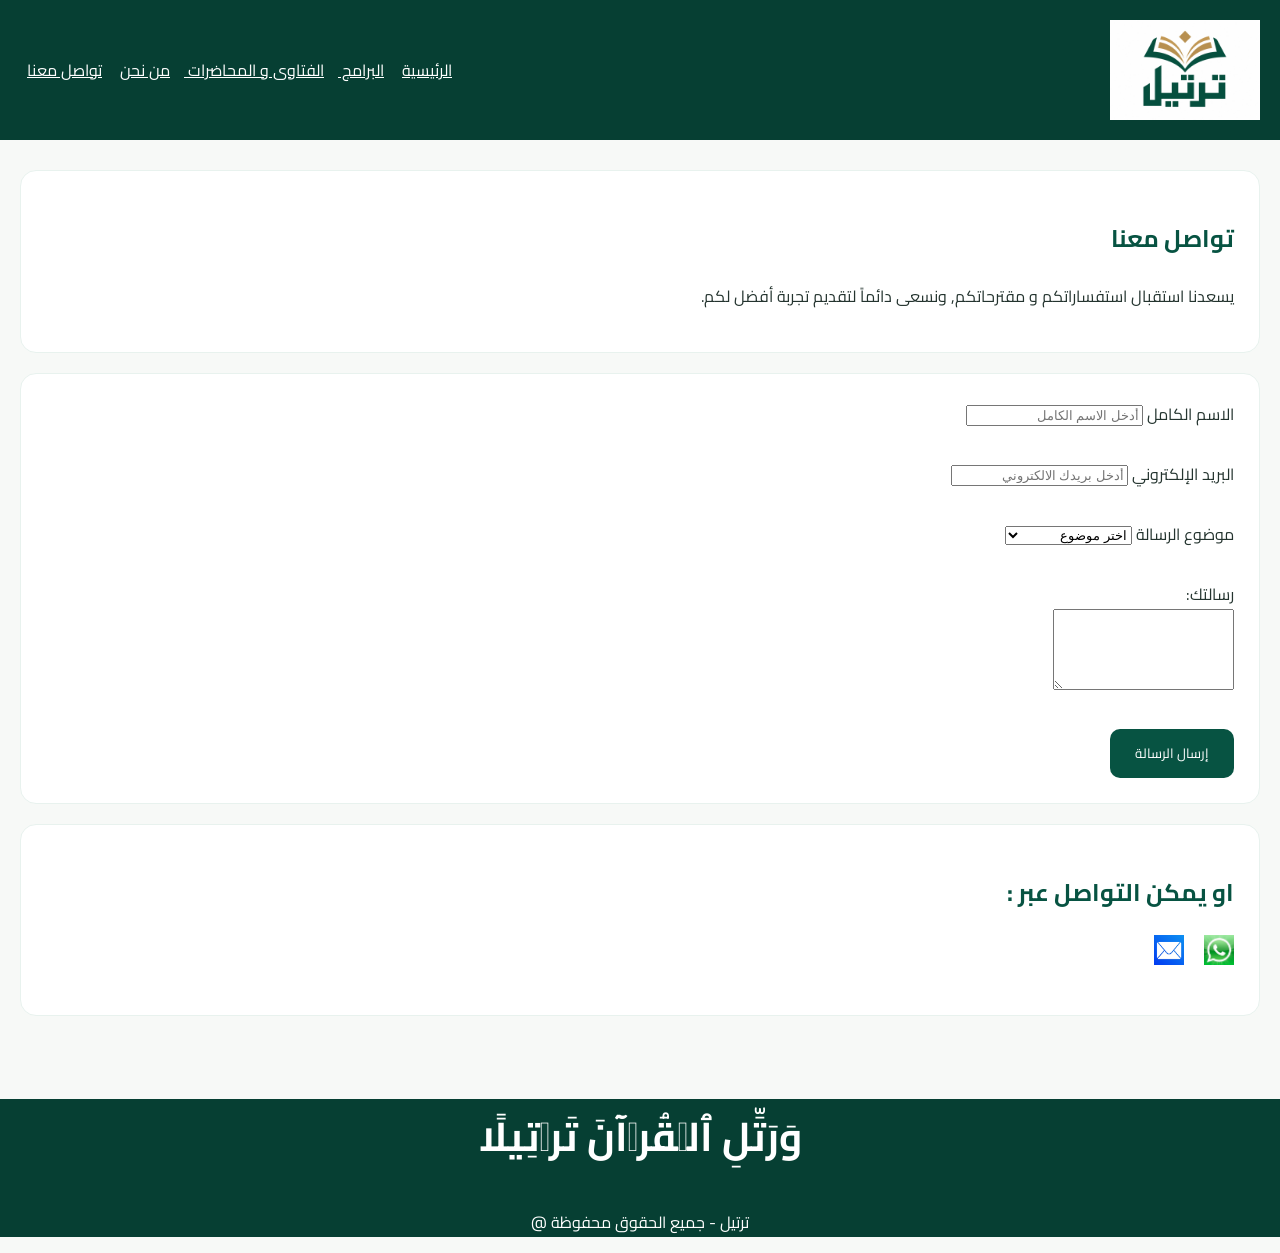
==== contact-us.html @ 3f18db16 "Add files via upload" ====
<!DOCTYPE html>
<html lang="ar" dir="rtl">
    
<head>
    <meta charset="UTF-8">
    <meta name="viewport" content="width=device-width, initial-scale=1.0">
    <title>Contact Us - Tarteel</title>

    <link rel="preconnect" href="https://fonts.googleapis.com">
    <link rel="preconnect" href="https://fonts.gstatic.com" crossorigin>
    <link href="https://fonts.googleapis.com/css2?family=Cairo:wght@400;500;600;700;800&display=swap"rel="stylesheet">
    <link rel="stylesheet" href="style.css">

</head>
<body>
    <header>
        <img class="logo" src="Tarteel-logo.jpg" alt="Tarteel-logo" >
        <nav >
    
            <a href="">الرئيسية</a>
            <a href="">البرامج </a>
            <a href="">الفتاوى و المحاضرات </a>
            <a href="about-us.html">من نحن</a>
            <a href="contact-us.html">تواصل معنا</a>

        </nav>
    </header>
<!-- --------------------------------------------------------------------------------    header end -->
<!-- --------------------------------------------------------------------------------    main Start -->
 <main>
     <!-- sec 1 -->
     <section>
        <h2>تواصل معنا</h2>
        <p>يسعدنا استقبال استفساراتكم و مقترحاتكم, ونسعى دائماً لتقديم تجربة أفضل لكم.</p>

    </section>


     <!-- sec 2 -->
     <section>
        <form>

            <label for="name" >الاسم الكامل</label>
                <input type="text"
                name="name"
                 id="name"
                 placeholder="أدخل الاسم الكامل">


            <br><br>

            

             <label for="email">البريد الإلكتروني</label>
                <input type="email"
                 name="email"
                 id="email"
                 placeholder="أدخل بريدك الالكتروني">


            <br><br>


            <label for="subject">موضوع الرسالة</label>
            <select name="subject" id="subject">
                <option value="" selected disabled hidden>اختر موضوع</option>
                <option value="program">استفسر عن برنامج</option>
                <option value="suggestion">اقتراح </option>
                <option value="technical">مشكلة تقنية </option>
                <option value="other">أخرى </option>


            </select>

            <br><br>

            <label for="message">رسالتك:</label>
            <br>
                <textarea name="message" id="message" rows="5"></textarea>

            <br><br>
            <button class="button" type="submit">إرسال الرسالة</button>
        </form>

    </section>


     <!-- sec 3 -->
     <section>
        <h2>او يمكن التواصل عبر : </h2>
        

        <p class="contact-W-E">
            
            <a href="tel:+96879233910"><img src="whatsapp-image.png" alt="+96879233910" width="30in" height="30in"></a>
            <a href="mailto: s140498@student.squ.edu.om"><img src="email-image.png" alt="s140498@student.squ.edu.om" width="30in" height="30in"></a>
            
       
        </p>



    </section>


    

 </main>




 <!-- ---------------------------------------------------------------------------- footer -->

<footer>
<h2 class="aya">وَرَتِّلِ ٱلۡقُرۡآنَ تَرۡتِیلًا</h2>

<p>ترتيل - جميع الحقوق محفوظة @</p>

</footer>





    
</body>



</html>
---- style.css ----
body{
    background-color: #F7F9F7;
    color: #24342F;
    margin: 0;
    direction: rtl;
    font-family: 'cairo',sans-serif;
    
}

/* ------------------------------------------header style---------------------------------------------- */
header{
    background-color: #063f33;
    padding: 20px 20px; 
    display: flex;
    align-items: center;
    justify-content: space-between;
    /* max-width: 1140px; */
    }

.logo{
    width: 150px;
    height: auto;
}

nav a{
    color: white;
    margin-bottom: 20px;
    padding: 7px;
}

nav a:hover{
    color: #BF984C;
}




/* ------------------------------------------main style---------------------------------------------- */

main{
    /* max-width: 1140px; */
    margin:0 auto;
    padding: 30px 20px;
}




h1,h2{
    color: #075342;
}


section{
    background-color: white;
    border: 1px, solid #E8F2EE;
    border-radius: 16px;
    padding: 25px;
    margin-bottom: 20px;
}


button{
    background-color: #075342;
    color: white;
    border: none;
    border-radius: 10px;
    padding: 12px 25px;
    font-family: 'cairo', sans-serif;
    cursor: pointer;
}

.button:hover{
    color: #BF984C;
   
}


.contact-W-E{
    display: flex;
    justify-content: right;
    gap: 20px;
}





/* ----------------------------------------footer style----------------------------------------------- */

footer{
    background-color:#063f33 ;
    color: white;
    margin: 0 auto;
    text-align: center;
  
    
}
.aya{
    color: white;
    font-size: 40px;
    
    

}
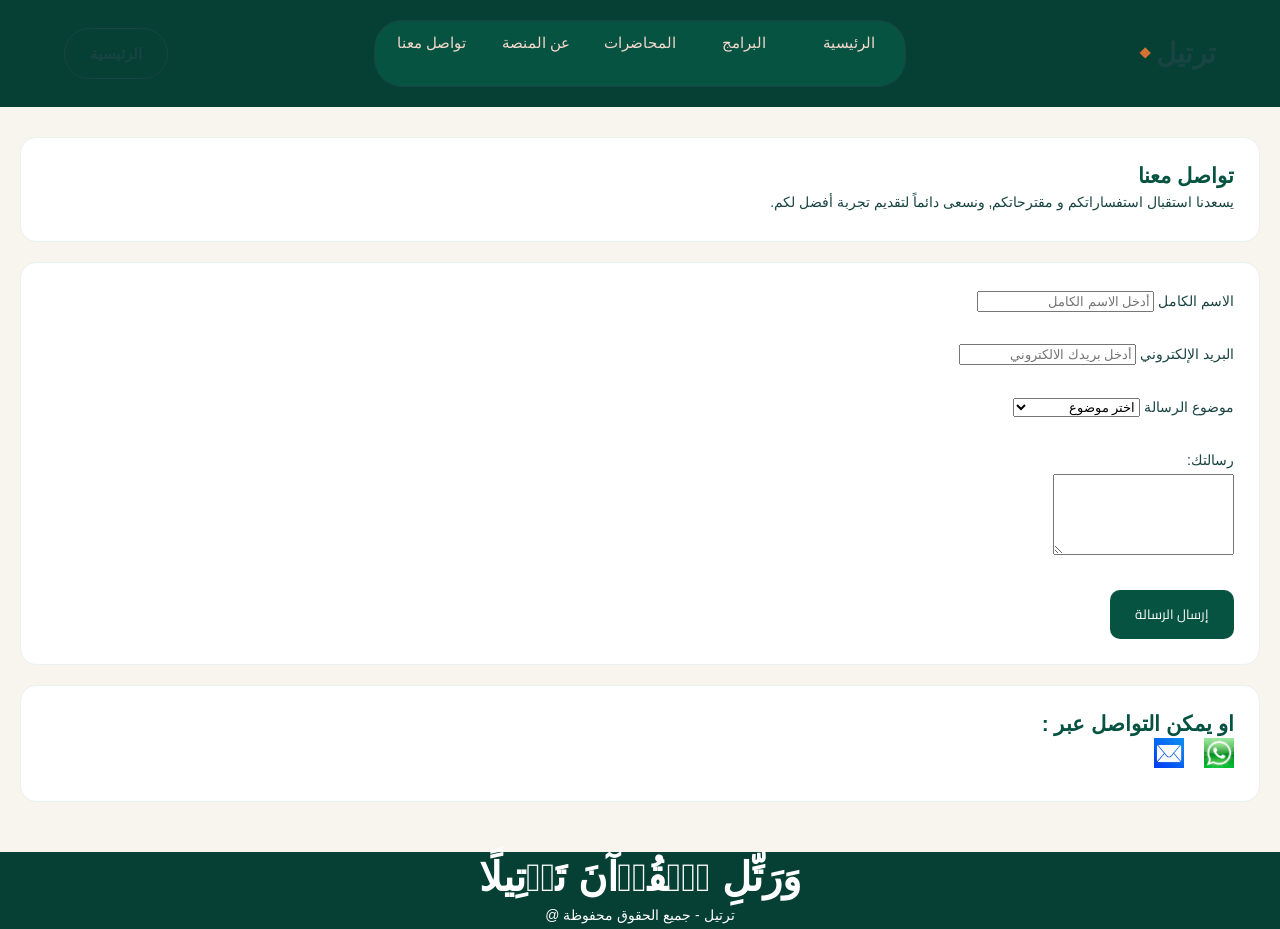
==== commit 57da946d: "Add files via upload" ====
--- a/contact-us.html
+++ b/contact-us.html
@@ -10,21 +10,26 @@
     <link rel="preconnect" href="https://fonts.gstatic.com" crossorigin>
     <link href="https://fonts.googleapis.com/css2?family=Cairo:wght@400;500;600;700;800&display=swap"rel="stylesheet">
     <link rel="stylesheet" href="style.css">
+    <link rel="stylesheet" href="indexxx.css">
 
 </head>
 <body>
-    <header>
-        <img class="logo" src="Tarteel-logo.jpg" alt="Tarteel-logo" >
-        <nav >
-    
-            <a href="">الرئيسية</a>
-            <a href="">البرامج </a>
-            <a href="">الفتاوى و المحاضرات </a>
-            <a href="about-us.html">من نحن</a>
+    <div class="intro" aria-hidden="true"><span></span></div>
+
+    <header class="topbar">
+        <a href="#" class="logo up" style="--i:0">ترتيل <i></i></a>
+
+        <nav class="up" style="--i:1">
+            <a href="indexxx.html">الرئيسية</a>
+            <a href="programs.html">البرامج</a>
+            <a href="lectures.html">المحاضرات</a>
+            <a href="about-us.html">عن المنصة</a>
             <a href="contact-us.html">تواصل معنا</a>
+        </nav>
 
-        </nav>
+        <a href="indexxx.html" class="btn btn-outline up" style="--i:2">الرئيسية</a>
     </header>
+
 <!-- --------------------------------------------------------------------------------    header end -->
 <!-- --------------------------------------------------------------------------------    main Start -->
  <main>
--- a/indexxx.css
+++ b/indexxx.css
@@ -0,0 +1,551 @@
+:root {
+    --primary: #075342;
+    --accent: #D47233;
+    --soft: #F3D9CC;
+    --dark: #184443;
+    --bg: #F8F5EF;
+    --ease: cubic-bezier(.2, .7, .2, 1);
+}
+
+* {
+    box-sizing: border-box;
+    margin: 0;
+}
+
+/* Everything is in rem, so the whole page scales with the screen width */
+html {
+    scroll-behavior: smooth;
+    font-size: clamp(14px, 1.05vw, 26px);
+}
+
+body {
+    font-family: "Tajawal", sans-serif;
+    background: var(--bg);
+    color: var(--dark);
+    line-height: 1.9;
+    overflow-x: hidden;
+}
+
+h1,
+h2,
+h3 {
+    line-height: 1.25;
+}
+
+/* ---------- Intro 0 → 100 ---------- */
+@property --n {
+    syntax: "<integer>";
+    inherits: false;
+    initial-value: 0;
+}
+
+.intro {
+    position: fixed;
+    inset: 0;
+    z-index: 100;
+    display: grid;
+    place-items: center;
+    background: var(--primary);
+    color: var(--bg);
+    pointer-events: none;
+    animation: slide-up .7s 1s cubic-bezier(.7, 0, .2, 1) forwards;
+}
+
+.intro span {
+    font-size: 5rem;
+    font-weight: 800;
+    counter-reset: n var(--n);
+    animation: count 1s linear forwards;
+}
+
+.intro span::after {
+    content: counter(n);
+}
+
+@keyframes count {
+    to {
+        --n: 100;
+    }
+}
+
+@keyframes slide-up {
+    to {
+        transform: translateY(-100%);
+        visibility: hidden;
+    }
+}
+
+/* ---------- Every text block moves up when the page opens ---------- */
+.up {
+    animation: up .9s var(--ease) backwards;
+    animation-delay: calc(1.3s + var(--i, 0) * .1s);
+}
+
+@keyframes up {
+    from {
+        opacity: 0;
+        translate: 0 2.5rem;
+    }
+}
+
+.line {
+    display: block;
+    overflow: hidden;
+    padding-block: .08em;
+}
+
+.line>span {
+    display: block;
+    transform: translateY(115%);
+    animation: line-up .9s var(--ease) forwards;
+    animation-delay: calc(1.3s + var(--i) * .1s);
+}
+
+@keyframes line-up {
+    to {
+        transform: none;
+    }
+}
+
+/* ---------- Top bar ---------- */
+.topbar {
+    display: grid;
+    grid-template-columns: 1fr auto 1fr;
+    align-items: center;
+    padding: 1.4rem 5vw;
+}
+
+.logo {
+    justify-self: start;
+    display: flex;
+    align-items: center;
+    gap: .5rem;
+    font-size: 2rem;
+    font-weight: 800;
+    color: var(--dark);
+    text-decoration: none;
+}
+
+.logo i {
+    width: .6rem;
+    height: .6rem;
+    background: var(--accent);
+    transform: rotate(45deg);
+}
+
+.topbar .btn {
+    justify-self: end;
+}
+
+/* ---------- Pill nav ---------- */
+nav {
+    position: relative;
+    isolation: isolate;
+    display: flex;
+    width: min(38rem, 90vw);
+    padding: .3rem;
+    background: var(--primary);
+    border: 1px solid var(--dark);
+    border-radius: 2rem;
+}
+
+nav a {
+    flex: 1;
+    padding: .5rem 0;
+    text-align: center;
+    text-decoration: none;
+    font-size: 1.05rem;
+    font-weight: 500;
+    color: var(--soft);
+    line-height: 1.6;
+    transition: color .3s ease;
+}
+
+nav a:hover {
+    color: var(--dark);
+    anchor-name: --pill;
+}
+
+nav::before {
+    content: "";
+    position: absolute;
+    z-index: -1;
+    position-anchor: --pill;
+    inset: anchor(top) anchor(right) anchor(bottom) anchor(left);
+    background: var(--bg);
+    border: 1px solid var(--accent);
+    border-radius: 2rem;
+    opacity: 0;
+    transition: inset .4s, opacity .3s;
+}
+
+nav:has(a:hover)::before {
+    opacity: 1;
+}
+
+@supports not (anchor-name: --x) {
+    nav a:hover {
+        background: var(--bg);
+        border-radius: 2rem;
+    }
+}
+
+/* ---------- Interactive buttons ---------- */
+.btn {
+    display: inline-flex;
+    align-items: center;
+    gap: .8rem;
+    padding: .7rem 1.8rem;
+    border-radius: 999px;
+    font-weight: 700;
+    font-size: 1.1rem;
+    text-decoration: none;
+    background-repeat: no-repeat;
+    background-position: bottom;
+    background-size: 100% 0;
+    /* fill sweeps up on hover */
+    transition: background-size .5s var(--ease), color .4s, transform .4s var(--ease), box-shadow .4s;
+}
+
+.btn:hover {
+    background-size: 100% 100%;
+    transform: translateY(-.25rem);
+}
+
+.btn:active {
+    transform: translateY(0) scale(.96);
+}
+
+.btn:focus-visible,
+.link:focus-visible {
+    outline: 3px solid var(--accent);
+    outline-offset: 4px;
+}
+
+.btn-outline {
+    border: 1px solid var(--dark);
+    color: var(--dark);
+    background-image: linear-gradient(var(--dark), var(--dark));
+}
+
+.btn-outline:hover {
+    color: var(--bg);
+}
+
+.btn-primary {
+    padding: .9rem 1.4rem .9rem 1.4rem;
+    background-color: var(--primary);
+    color: var(--bg);
+    background-image: linear-gradient(var(--accent), var(--accent));
+    box-shadow: 0 .6rem 1.4rem rgba(7, 83, 66, 0);
+}
+
+.btn-primary:hover {
+    box-shadow: 0 .8rem 1.6rem rgba(7, 83, 66, .3);
+}
+
+.arrow {
+    display: grid;
+    place-items: center;
+    width: 2rem;
+    height: 2rem;
+    border-radius: 50%;
+    background: var(--accent);
+    color: var(--bg);
+    font-size: 1.1rem;
+    line-height: 1;
+    transition: transform .4s var(--ease), background .4s, color .4s;
+}
+
+.btn-primary:hover .arrow {
+    transform: translateX(-.4rem) rotate(-360deg);
+    background: var(--bg);
+    color: var(--accent);
+}
+
+.link {
+    color: var(--dark);
+    font-weight: 500;
+    font-size: 1.1rem;
+    text-decoration: none;
+    background: linear-gradient(var(--accent), var(--accent)) no-repeat right bottom / 100% 2px;
+    padding-bottom: .15rem;
+    transition: background-size .4s var(--ease), color .3s;
+}
+
+.link:hover {
+    background-size: 100% 100%;
+    color: var(--bg);
+}
+
+/* ---------- Hero ---------- */
+.hero {
+    display: grid;
+    grid-template-columns: 1.2fr .8fr;
+    align-items: center;
+    gap: 3vw;
+    padding: 1rem 5vw 5rem;
+    min-height: calc(100svh - 6rem);
+}
+
+.eyebrow {
+    display: inline-flex;
+    align-items: center;
+    gap: .6rem;
+    font-size: 1.05rem;
+    color: var(--primary);
+    margin-bottom: 1rem;
+}
+
+.eyebrow i {
+    width: .5rem;
+    height: .5rem;
+    border-radius: 50%;
+    background: var(--accent);
+}
+
+h1 {
+    font-size: clamp(2.8rem, 6.2vw, 10rem);
+    font-weight: 800;
+    color: var(--primary);
+}
+
+.lead {
+    max-width: 38rem;
+    margin-top: 1.4rem;
+    font-size: 1.3rem;
+    opacity: .85;
+}
+
+.actions {
+    display: flex;
+    align-items: center;
+    flex-wrap: wrap;
+    gap: 2rem;
+    margin-top: 2rem;
+}
+
+/* ---------- Arch illustration ---------- */
+.art {
+    position: relative;
+    width: min(34vw, 58vh);
+    aspect-ratio: 4 / 5;
+    justify-self: center;
+}
+
+.arch-back,
+.arch {
+    position: absolute;
+    border-radius: 999px 999px 0 0;
+}
+
+.arch-back {
+    inset: 0;
+    background: var(--soft);
+}
+
+.arch {
+    inset: 12% 14% 0;
+    background: var(--dark);
+    overflow: hidden;
+}
+
+.sun {
+    position: absolute;
+    top: 16%;
+    left: 50%;
+    width: 46%;
+    aspect-ratio: 1;
+    border-radius: 50%;
+    transform: translateX(-50%);
+    background: var(--accent);
+}
+
+.book {
+    position: absolute;
+    bottom: 12%;
+    left: 50%;
+    width: 60%;
+    height: 18%;
+    transform: translateX(-50%);
+}
+
+.book::before,
+.book::after {
+    content: "";
+    position: absolute;
+    bottom: 0;
+    width: 50%;
+    height: 100%;
+    background: var(--bg);
+}
+
+.book::before {
+    right: 50%;
+    border-radius: 0 12px 4px 0;
+    transform: skewY(6deg);
+    transform-origin: right bottom;
+}
+
+.book::after {
+    left: 50%;
+    border-radius: 12px 0 0 4px;
+    transform: skewY(-6deg);
+    transform-origin: left bottom;
+}
+
+.dot {
+    position: absolute;
+    bottom: 4%;
+    right: -4%;
+    width: 9%;
+    aspect-ratio: 1;
+    border-radius: 50%;
+    background: var(--accent);
+    opacity: .85;
+}
+
+.art small {
+    position: absolute;
+    bottom: -2%;
+    left: 0;
+    font-size: .85rem;
+    letter-spacing: .1em;
+    color: var(--primary);
+}
+
+/* ---------- Cards: green fills from bottom to top on hover ---------- */
+.features {
+    padding: 0 5vw 6rem;
+}
+
+.cards {
+    display: grid;
+    grid-template-columns: repeat(3, 1fr);
+    gap: 1.6rem;
+}
+
+.card {
+    position: relative;
+    isolation: isolate;
+    overflow: hidden;
+    padding: 2.2rem;
+    min-height: 14rem;
+    background: #fff;
+    border: 1px solid var(--soft);
+    border-radius: 1.6rem;
+    transition: transform .6s var(--ease), box-shadow .6s var(--ease), border-color .6s;
+}
+
+.card::before {
+    content: "";
+    position: absolute;
+    inset: 0;
+    z-index: -1;
+    background: var(--primary);
+    transform: scaleY(0);
+    transform-origin: bottom;
+    transition: transform .6s var(--ease);
+}
+
+.card:hover {
+    transform: translateY(-.8rem);
+    box-shadow: 0 1.6rem 3rem rgba(7, 83, 66, .25);
+    border-color: var(--primary);
+}
+
+.card:hover::before {
+    transform: scaleY(1);
+}
+
+.num {
+    color: var(--accent);
+    font-weight: 800;
+    font-size: 1rem;
+    transition: color .5s;
+}
+
+.card h3 {
+    margin: .4rem 0 .6rem;
+    font-size: 1.9rem;
+    color: var(--primary);
+    transition: color .5s;
+}
+
+.card p {
+    font-size: 1.15rem;
+    transition: color .5s;
+}
+
+.card:hover h3 {
+    color: var(--bg);
+}
+
+.card:hover p {
+    color: var(--soft);
+}
+
+.card:hover .num {
+    color: var(--accent);
+}
+
+/* scroll reveal for the cards */
+@supports (animation-timeline: view()) {
+    .card {
+        animation: rise linear both;
+        animation-timeline: view();
+        animation-range: entry 0% entry 70%;
+    }
+
+    @keyframes rise {
+        from {
+            opacity: 0;
+            translate: 0 3rem;
+        }
+
+        to {
+            opacity: 1;
+            translate: 0 0;
+        }
+    }
+}
+
+/* ---------- Responsive ---------- */
+@media (max-width: 900px) {
+    html {
+        font-size: clamp(15px, 3.4vw, 22px);
+    }
+
+    .topbar {
+        grid-template-columns: 1fr auto;
+        row-gap: .8rem;
+    }
+
+    nav {
+        grid-column: 1 / -1;
+        grid-row: 2;
+        width: 100%;
+    }
+
+    nav a {
+        font-size: .85rem;
+    }
+
+    .hero {
+        grid-template-columns: 1fr;
+        min-height: auto;
+        padding-bottom: 3rem;
+    }
+
+    h1 {
+        font-size: clamp(3rem, 14vw, 6rem);
+    }
+
+    .art {
+        width: min(75vw, 26rem);
+    }
+
+    .cards {
+        grid-template-columns: 1fr;
+    }
+}
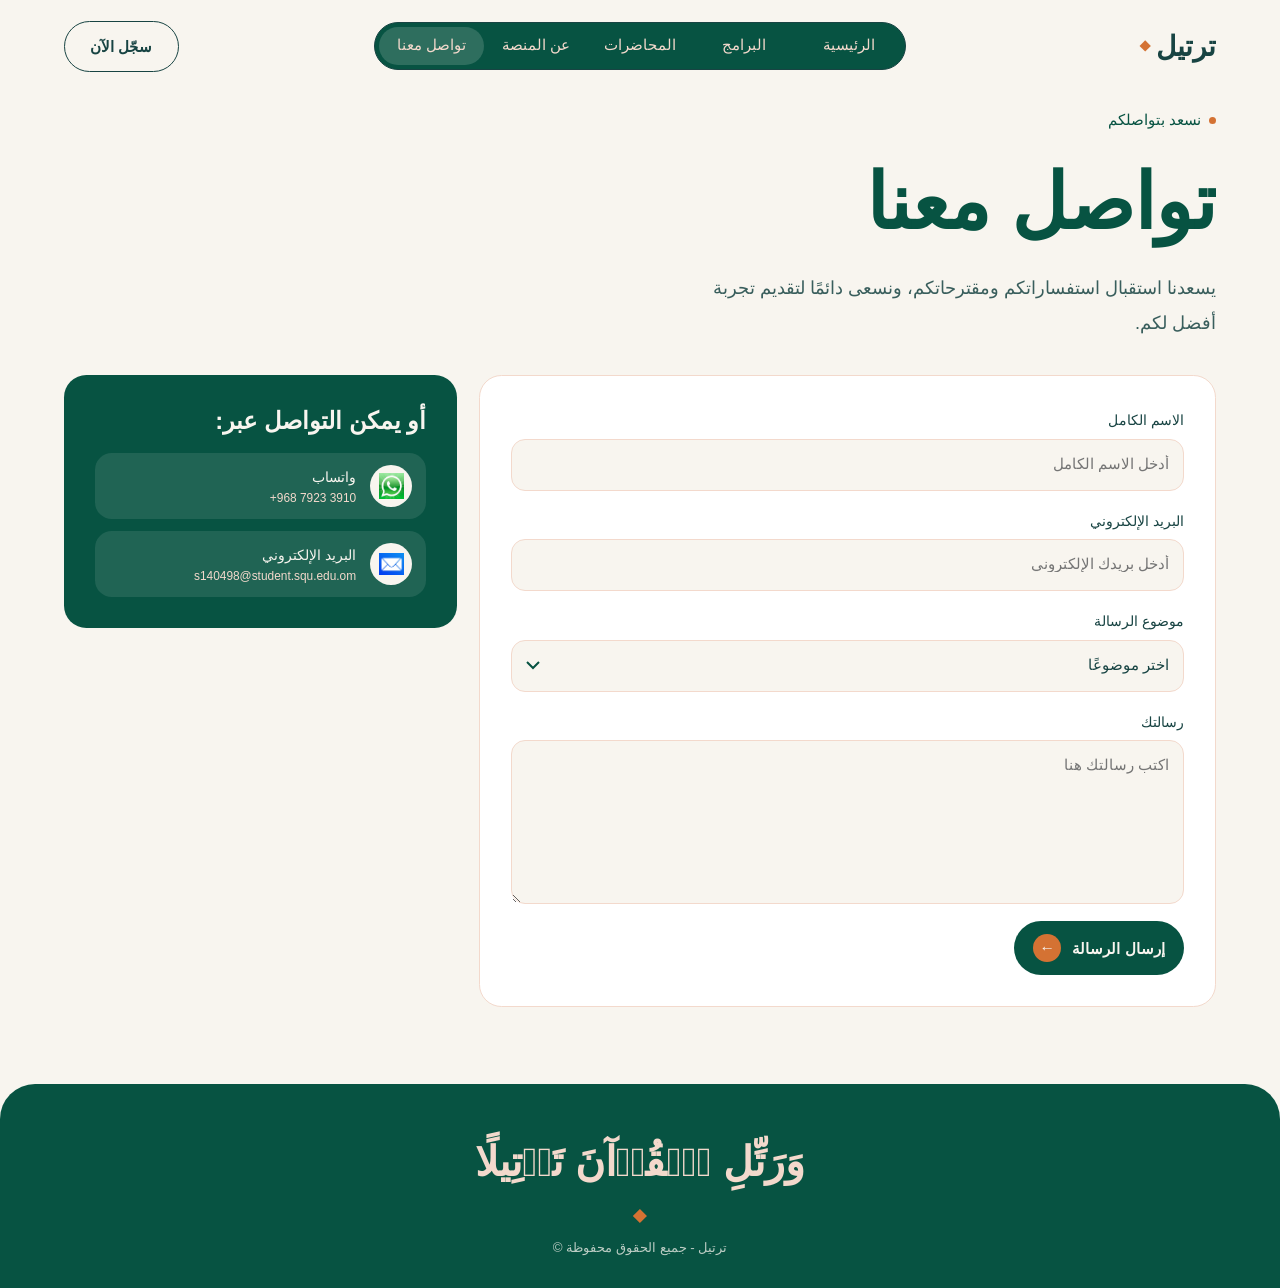
==== commit 466e144b: "Add files via upload" ====
--- a/contact-us.html
+++ b/contact-us.html
@@ -1,136 +1,90 @@
-<!DOCTYPE html>
-<html lang="ar" dir="rtl">
-    
-<head>
-    <meta charset="UTF-8">
-    <meta name="viewport" content="width=device-width, initial-scale=1.0">
-    <title>Contact Us - Tarteel</title>
-
-    <link rel="preconnect" href="https://fonts.googleapis.com">
-    <link rel="preconnect" href="https://fonts.gstatic.com" crossorigin>
-    <link href="https://fonts.googleapis.com/css2?family=Cairo:wght@400;500;600;700;800&display=swap"rel="stylesheet">
-    <link rel="stylesheet" href="style.css">
-    <link rel="stylesheet" href="indexxx.css">
-
-</head>
-<body>
-    <div class="intro" aria-hidden="true"><span></span></div>
-
-    <header class="topbar">
-        <a href="#" class="logo up" style="--i:0">ترتيل <i></i></a>
-
-        <nav class="up" style="--i:1">
-            <a href="indexxx.html">الرئيسية</a>
-            <a href="programs.html">البرامج</a>
-            <a href="lectures.html">المحاضرات</a>
-            <a href="about-us.html">عن المنصة</a>
-            <a href="contact-us.html">تواصل معنا</a>
-        </nav>
-
-        <a href="indexxx.html" class="btn btn-outline up" style="--i:2">الرئيسية</a>
-    </header>
-
-<!-- --------------------------------------------------------------------------------    header end -->
-<!-- --------------------------------------------------------------------------------    main Start -->
- <main>
-     <!-- sec 1 -->
-     <section>
-        <h2>تواصل معنا</h2>
-        <p>يسعدنا استقبال استفساراتكم و مقترحاتكم, ونسعى دائماً لتقديم تجربة أفضل لكم.</p>
-
-    </section>
-
-
-     <!-- sec 2 -->
-     <section>
-        <form>
-
-            <label for="name" >الاسم الكامل</label>
-                <input type="text"
-                name="name"
-                 id="name"
-                 placeholder="أدخل الاسم الكامل">
-
-
-            <br><br>
-
-            
-
-             <label for="email">البريد الإلكتروني</label>
-                <input type="email"
-                 name="email"
-                 id="email"
-                 placeholder="أدخل بريدك الالكتروني">
-
-
-            <br><br>
-
-
-            <label for="subject">موضوع الرسالة</label>
-            <select name="subject" id="subject">
-                <option value="" selected disabled hidden>اختر موضوع</option>
-                <option value="program">استفسر عن برنامج</option>
-                <option value="suggestion">اقتراح </option>
-                <option value="technical">مشكلة تقنية </option>
-                <option value="other">أخرى </option>
-
-
-            </select>
-
-            <br><br>
-
-            <label for="message">رسالتك:</label>
-            <br>
-                <textarea name="message" id="message" rows="5"></textarea>
-
-            <br><br>
-            <button class="button" type="submit">إرسال الرسالة</button>
-        </form>
-
-    </section>
-
-
-     <!-- sec 3 -->
-     <section>
-        <h2>او يمكن التواصل عبر : </h2>
-        
-
-        <p class="contact-W-E">
-            
-            <a href="tel:+96879233910"><img src="whatsapp-image.png" alt="+96879233910" width="30in" height="30in"></a>
-            <a href="mailto: s140498@student.squ.edu.om"><img src="email-image.png" alt="s140498@student.squ.edu.om" width="30in" height="30in"></a>
-            
-       
-        </p>
-
-
-
-    </section>
-
-
-    
-
- </main>
-
-
-
-
- <!-- ---------------------------------------------------------------------------- footer -->
-
-<footer>
-<h2 class="aya">وَرَتِّلِ ٱلۡقُرۡآنَ تَرۡتِیلًا</h2>
-
-<p>ترتيل - جميع الحقوق محفوظة @</p>
-
-</footer>
-
-
-
-
-
-    
-</body>
-
-
-
-</html>+<!DOCTYPE html>
+<html lang="ar" dir="rtl">
+
+<head>
+    <meta charset="UTF-8">
+    <meta name="viewport" content="width=device-width, initial-scale=1.0">
+    <title>تواصل معنا | ترتيل</title>
+    <link rel="preconnect" href="https://fonts.googleapis.com">
+    <link rel="preconnect" href="https://fonts.gstatic.com" crossorigin>
+    <link href="https://fonts.googleapis.com/css2?family=Tajawal:wght@400;500;700;800&display=swap" rel="stylesheet">
+    <link rel="stylesheet" href="indexxx.css">
+    <link rel="stylesheet" href="pages.css">
+</head>
+
+<body>
+    <div class="intro" aria-hidden="true"><span></span></div>
+
+    <header class="topbar">
+        <a href="indexxx.html" class="logo up" style="--i:0">ترتيل <i></i></a>
+
+        <nav class="up" style="--i:1">
+            <a href="indexxx.html">الرئيسية</a>
+            <a href="programs.html">البرامج</a>
+            <a href="lectures.html">المحاضرات</a>
+            <a href="about-us.html">عن المنصة</a>
+            <a href="contact-us.html" aria-current="page">تواصل معنا</a>
+        </nav>
+
+        <a href="programs.html" class="btn btn-outline up" style="--i:2">سجّل الآن</a>
+    </header>
+
+    <main>
+        <section class="page-head">
+            <p class="eyebrow up" style="--i:3"><i></i> نسعد بتواصلكم</p>
+            <h1>
+                <span class="line"><span style="--i:4">تواصل معنا</span></span>
+            </h1>
+            <p class="lead up" style="--i:5">يسعدنا استقبال استفساراتكم ومقترحاتكم، ونسعى دائمًا لتقديم تجربة أفضل لكم.</p>
+        </section>
+
+        <section class="contact-grid">
+            <div class="form-card">
+                <form class="form" action="#" method="post">
+                    <label class="f" for="name"><span class="l">الاسم الكامل</span>
+                        <input class="field" type="text" name="name" id="name" placeholder="أدخل الاسم الكامل" required autocomplete="name">
+                    </label>
+
+                    <label class="f" for="email"><span class="l">البريد الإلكتروني</span>
+                        <input class="field" type="email" name="email" id="email" placeholder="أدخل بريدك الإلكتروني" required autocomplete="email">
+                    </label>
+
+                    <label class="f" for="subject"><span class="l">موضوع الرسالة</span>
+                        <select class="field" name="subject" id="subject" required>
+                            <option value="" selected disabled hidden>اختر موضوعًا</option>
+                            <option value="program">استفسار عن برنامج</option>
+                            <option value="suggestion">اقتراح</option>
+                            <option value="technical">مشكلة تقنية</option>
+                            <option value="other">أخرى</option>
+                        </select>
+                    </label>
+
+                    <label class="f" for="message"><span class="l">رسالتك</span>
+                        <textarea class="field" name="message" id="message" rows="5" placeholder="اكتب رسالتك هنا" required></textarea>
+                    </label>
+
+                    <button class="btn btn-primary" type="submit">إرسال الرسالة <span class="arrow">←</span></button>
+                </form>
+            </div>
+
+            <aside class="side-card">
+                <h2>أو يمكن التواصل عبر:</h2>
+                <a class="chan" href="https://wa.me/96879233910">
+                    <span><img src="whatsapp-image.png" alt="واتساب"></span>
+                    <div>واتساب <small><bdi dir="ltr">+968 7923 3910</bdi></small></div>
+                </a>
+                <a class="chan" href="mailto:s140498@student.squ.edu.om">
+                    <span><img src="email-image.png" alt="البريد الإلكتروني"></span>
+                    <div>البريد الإلكتروني <small><bdi dir="ltr">s140498@student.squ.edu.om</bdi></small></div>
+                </a>
+            </aside>
+        </section>
+    </main>
+
+    <footer>
+        <h2 class="aya">وَرَتِّلِ ٱلۡقُرۡآنَ تَرۡتِیلًا</h2>
+        <p>ترتيل - جميع الحقوق محفوظة ©</p>
+    </footer>
+</body>
+
+</html>
--- a/indexxx.css
+++ b/indexxx.css
@@ -1,551 +1,258 @@
-:root {
-    --primary: #075342;
-    --accent: #D47233;
-    --soft: #F3D9CC;
-    --dark: #184443;
-    --bg: #F8F5EF;
-    --ease: cubic-bezier(.2, .7, .2, 1);
-}
-
-* {
-    box-sizing: border-box;
-    margin: 0;
-}
-
-/* Everything is in rem, so the whole page scales with the screen width */
-html {
-    scroll-behavior: smooth;
-    font-size: clamp(14px, 1.05vw, 26px);
-}
-
-body {
-    font-family: "Tajawal", sans-serif;
-    background: var(--bg);
-    color: var(--dark);
-    line-height: 1.9;
-    overflow-x: hidden;
-}
-
-h1,
-h2,
-h3 {
-    line-height: 1.25;
-}
-
-/* ---------- Intro 0 → 100 ---------- */
-@property --n {
-    syntax: "<integer>";
-    inherits: false;
-    initial-value: 0;
-}
-
-.intro {
-    position: fixed;
-    inset: 0;
-    z-index: 100;
-    display: grid;
-    place-items: center;
-    background: var(--primary);
-    color: var(--bg);
-    pointer-events: none;
-    animation: slide-up .7s 1s cubic-bezier(.7, 0, .2, 1) forwards;
-}
-
-.intro span {
-    font-size: 5rem;
-    font-weight: 800;
-    counter-reset: n var(--n);
-    animation: count 1s linear forwards;
-}
-
-.intro span::after {
-    content: counter(n);
-}
-
-@keyframes count {
-    to {
-        --n: 100;
-    }
-}
-
-@keyframes slide-up {
-    to {
-        transform: translateY(-100%);
-        visibility: hidden;
-    }
-}
-
-/* ---------- Every text block moves up when the page opens ---------- */
-.up {
-    animation: up .9s var(--ease) backwards;
-    animation-delay: calc(1.3s + var(--i, 0) * .1s);
-}
-
-@keyframes up {
-    from {
-        opacity: 0;
-        translate: 0 2.5rem;
-    }
-}
-
-.line {
-    display: block;
-    overflow: hidden;
-    padding-block: .08em;
-}
-
-.line>span {
-    display: block;
-    transform: translateY(115%);
-    animation: line-up .9s var(--ease) forwards;
-    animation-delay: calc(1.3s + var(--i) * .1s);
-}
-
-@keyframes line-up {
-    to {
-        transform: none;
-    }
-}
-
-/* ---------- Top bar ---------- */
-.topbar {
-    display: grid;
-    grid-template-columns: 1fr auto 1fr;
-    align-items: center;
-    padding: 1.4rem 5vw;
-}
-
-.logo {
-    justify-self: start;
-    display: flex;
-    align-items: center;
-    gap: .5rem;
-    font-size: 2rem;
-    font-weight: 800;
-    color: var(--dark);
-    text-decoration: none;
-}
-
-.logo i {
-    width: .6rem;
-    height: .6rem;
-    background: var(--accent);
-    transform: rotate(45deg);
-}
-
-.topbar .btn {
-    justify-self: end;
-}
-
-/* ---------- Pill nav ---------- */
-nav {
-    position: relative;
-    isolation: isolate;
-    display: flex;
-    width: min(38rem, 90vw);
-    padding: .3rem;
-    background: var(--primary);
-    border: 1px solid var(--dark);
-    border-radius: 2rem;
-}
-
-nav a {
-    flex: 1;
-    padding: .5rem 0;
-    text-align: center;
-    text-decoration: none;
-    font-size: 1.05rem;
-    font-weight: 500;
-    color: var(--soft);
-    line-height: 1.6;
-    transition: color .3s ease;
-}
-
-nav a:hover {
-    color: var(--dark);
-    anchor-name: --pill;
-}
-
-nav::before {
-    content: "";
-    position: absolute;
-    z-index: -1;
-    position-anchor: --pill;
-    inset: anchor(top) anchor(right) anchor(bottom) anchor(left);
-    background: var(--bg);
-    border: 1px solid var(--accent);
-    border-radius: 2rem;
-    opacity: 0;
-    transition: inset .4s, opacity .3s;
-}
-
-nav:has(a:hover)::before {
-    opacity: 1;
-}
-
-@supports not (anchor-name: --x) {
-    nav a:hover {
-        background: var(--bg);
-        border-radius: 2rem;
-    }
-}
-
-/* ---------- Interactive buttons ---------- */
-.btn {
-    display: inline-flex;
-    align-items: center;
-    gap: .8rem;
-    padding: .7rem 1.8rem;
-    border-radius: 999px;
-    font-weight: 700;
-    font-size: 1.1rem;
-    text-decoration: none;
-    background-repeat: no-repeat;
-    background-position: bottom;
-    background-size: 100% 0;
-    /* fill sweeps up on hover */
-    transition: background-size .5s var(--ease), color .4s, transform .4s var(--ease), box-shadow .4s;
-}
-
-.btn:hover {
-    background-size: 100% 100%;
-    transform: translateY(-.25rem);
-}
-
-.btn:active {
-    transform: translateY(0) scale(.96);
-}
-
-.btn:focus-visible,
-.link:focus-visible {
-    outline: 3px solid var(--accent);
-    outline-offset: 4px;
-}
-
-.btn-outline {
-    border: 1px solid var(--dark);
-    color: var(--dark);
-    background-image: linear-gradient(var(--dark), var(--dark));
-}
-
-.btn-outline:hover {
-    color: var(--bg);
-}
-
-.btn-primary {
-    padding: .9rem 1.4rem .9rem 1.4rem;
-    background-color: var(--primary);
-    color: var(--bg);
-    background-image: linear-gradient(var(--accent), var(--accent));
-    box-shadow: 0 .6rem 1.4rem rgba(7, 83, 66, 0);
-}
-
-.btn-primary:hover {
-    box-shadow: 0 .8rem 1.6rem rgba(7, 83, 66, .3);
-}
-
-.arrow {
-    display: grid;
-    place-items: center;
-    width: 2rem;
-    height: 2rem;
-    border-radius: 50%;
-    background: var(--accent);
-    color: var(--bg);
-    font-size: 1.1rem;
-    line-height: 1;
-    transition: transform .4s var(--ease), background .4s, color .4s;
-}
-
-.btn-primary:hover .arrow {
-    transform: translateX(-.4rem) rotate(-360deg);
-    background: var(--bg);
-    color: var(--accent);
-}
-
-.link {
-    color: var(--dark);
-    font-weight: 500;
-    font-size: 1.1rem;
-    text-decoration: none;
-    background: linear-gradient(var(--accent), var(--accent)) no-repeat right bottom / 100% 2px;
-    padding-bottom: .15rem;
-    transition: background-size .4s var(--ease), color .3s;
-}
-
-.link:hover {
-    background-size: 100% 100%;
-    color: var(--bg);
-}
-
-/* ---------- Hero ---------- */
-.hero {
-    display: grid;
-    grid-template-columns: 1.2fr .8fr;
-    align-items: center;
-    gap: 3vw;
-    padding: 1rem 5vw 5rem;
-    min-height: calc(100svh - 6rem);
-}
-
-.eyebrow {
-    display: inline-flex;
-    align-items: center;
-    gap: .6rem;
-    font-size: 1.05rem;
-    color: var(--primary);
-    margin-bottom: 1rem;
-}
-
-.eyebrow i {
-    width: .5rem;
-    height: .5rem;
-    border-radius: 50%;
-    background: var(--accent);
-}
-
-h1 {
-    font-size: clamp(2.8rem, 6.2vw, 10rem);
-    font-weight: 800;
-    color: var(--primary);
-}
-
-.lead {
-    max-width: 38rem;
-    margin-top: 1.4rem;
-    font-size: 1.3rem;
-    opacity: .85;
-}
-
-.actions {
-    display: flex;
-    align-items: center;
-    flex-wrap: wrap;
-    gap: 2rem;
-    margin-top: 2rem;
-}
-
-/* ---------- Arch illustration ---------- */
-.art {
-    position: relative;
-    width: min(34vw, 58vh);
-    aspect-ratio: 4 / 5;
-    justify-self: center;
-}
-
-.arch-back,
-.arch {
-    position: absolute;
-    border-radius: 999px 999px 0 0;
-}
-
-.arch-back {
-    inset: 0;
-    background: var(--soft);
-}
-
-.arch {
-    inset: 12% 14% 0;
-    background: var(--dark);
-    overflow: hidden;
-}
-
-.sun {
-    position: absolute;
-    top: 16%;
-    left: 50%;
-    width: 46%;
-    aspect-ratio: 1;
-    border-radius: 50%;
-    transform: translateX(-50%);
-    background: var(--accent);
-}
-
-.book {
-    position: absolute;
-    bottom: 12%;
-    left: 50%;
-    width: 60%;
-    height: 18%;
-    transform: translateX(-50%);
-}
-
-.book::before,
-.book::after {
-    content: "";
-    position: absolute;
-    bottom: 0;
-    width: 50%;
-    height: 100%;
-    background: var(--bg);
-}
-
-.book::before {
-    right: 50%;
-    border-radius: 0 12px 4px 0;
-    transform: skewY(6deg);
-    transform-origin: right bottom;
-}
-
-.book::after {
-    left: 50%;
-    border-radius: 12px 0 0 4px;
-    transform: skewY(-6deg);
-    transform-origin: left bottom;
-}
-
-.dot {
-    position: absolute;
-    bottom: 4%;
-    right: -4%;
-    width: 9%;
-    aspect-ratio: 1;
-    border-radius: 50%;
-    background: var(--accent);
-    opacity: .85;
-}
-
-.art small {
-    position: absolute;
-    bottom: -2%;
-    left: 0;
-    font-size: .85rem;
-    letter-spacing: .1em;
-    color: var(--primary);
-}
-
-/* ---------- Cards: green fills from bottom to top on hover ---------- */
-.features {
-    padding: 0 5vw 6rem;
-}
-
-.cards {
-    display: grid;
-    grid-template-columns: repeat(3, 1fr);
-    gap: 1.6rem;
-}
-
-.card {
-    position: relative;
-    isolation: isolate;
-    overflow: hidden;
-    padding: 2.2rem;
-    min-height: 14rem;
-    background: #fff;
-    border: 1px solid var(--soft);
-    border-radius: 1.6rem;
-    transition: transform .6s var(--ease), box-shadow .6s var(--ease), border-color .6s;
-}
-
-.card::before {
-    content: "";
-    position: absolute;
-    inset: 0;
-    z-index: -1;
-    background: var(--primary);
-    transform: scaleY(0);
-    transform-origin: bottom;
-    transition: transform .6s var(--ease);
-}
-
-.card:hover {
-    transform: translateY(-.8rem);
-    box-shadow: 0 1.6rem 3rem rgba(7, 83, 66, .25);
-    border-color: var(--primary);
-}
-
-.card:hover::before {
-    transform: scaleY(1);
-}
-
-.num {
-    color: var(--accent);
-    font-weight: 800;
-    font-size: 1rem;
-    transition: color .5s;
-}
-
-.card h3 {
-    margin: .4rem 0 .6rem;
-    font-size: 1.9rem;
-    color: var(--primary);
-    transition: color .5s;
-}
-
-.card p {
-    font-size: 1.15rem;
-    transition: color .5s;
-}
-
-.card:hover h3 {
-    color: var(--bg);
-}
-
-.card:hover p {
-    color: var(--soft);
-}
-
-.card:hover .num {
-    color: var(--accent);
-}
-
-/* scroll reveal for the cards */
-@supports (animation-timeline: view()) {
-    .card {
-        animation: rise linear both;
-        animation-timeline: view();
-        animation-range: entry 0% entry 70%;
-    }
-
-    @keyframes rise {
-        from {
-            opacity: 0;
-            translate: 0 3rem;
-        }
-
-        to {
-            opacity: 1;
-            translate: 0 0;
-        }
-    }
-}
-
-/* ---------- Responsive ---------- */
-@media (max-width: 900px) {
-    html {
-        font-size: clamp(15px, 3.4vw, 22px);
-    }
-
-    .topbar {
-        grid-template-columns: 1fr auto;
-        row-gap: .8rem;
-    }
-
-    nav {
-        grid-column: 1 / -1;
-        grid-row: 2;
-        width: 100%;
-    }
-
-    nav a {
-        font-size: .85rem;
-    }
-
-    .hero {
-        grid-template-columns: 1fr;
-        min-height: auto;
-        padding-bottom: 3rem;
-    }
-
-    h1 {
-        font-size: clamp(3rem, 14vw, 6rem);
-    }
-
-    .art {
-        width: min(75vw, 26rem);
-    }
-
-    .cards {
-        grid-template-columns: 1fr;
-    }
-}+:root {
+    --primary: #075342;
+    --accent: #D47233;
+    --soft: #F3D9CC;
+    --dark: #184443;
+    --bg: #F8F5EF;
+    --ease: cubic-bezier(.2, .7, .2, 1);
+}
+
+* { box-sizing: border-box; margin: 0; }
+
+/* Everything is in rem, so the whole page scales with the screen width */
+html { scroll-behavior: smooth; font-size: clamp(14px, 1.05vw, 26px); }
+
+body {
+    font-family: "Tajawal", sans-serif;
+    background: var(--bg);
+    color: var(--dark);
+    line-height: 1.9;
+    overflow-x: hidden;
+}
+h1, h2, h3 { line-height: 1.25; }
+
+/* ---------- Intro 0 → 100 ---------- */
+@property --n { syntax: "<integer>"; inherits: false; initial-value: 0; }
+
+.intro {
+    position: fixed; inset: 0; z-index: 100;
+    display: grid; place-items: center;
+    background: var(--primary); color: var(--bg);
+    pointer-events: none;
+    animation: slide-up .7s 1s cubic-bezier(.7, 0, .2, 1) forwards;
+}
+.intro span {
+    font-size: 5rem; font-weight: 800;
+    counter-reset: n var(--n);
+    animation: count 1s linear forwards;
+}
+.intro span::after { content: counter(n); }
+@keyframes count { to { --n: 100; } }
+@keyframes slide-up { to { transform: translateY(-100%); visibility: hidden; } }
+
+/* ---------- Every text block moves up when the page opens ---------- */
+.up { animation: up .9s var(--ease) backwards; animation-delay: calc(1.3s + var(--i, 0) * .1s); }
+@keyframes up { from { opacity: 0; translate: 0 2.5rem; } }
+
+.line { display: block; overflow: hidden; padding-block: .08em; }
+.line > span {
+    display: block;
+    transform: translateY(115%);
+    animation: line-up .9s var(--ease) forwards;
+    animation-delay: calc(1.3s + var(--i) * .1s);
+}
+@keyframes line-up { to { transform: none; } }
+
+/* ---------- Top bar ---------- */
+.topbar {
+    display: grid;
+    grid-template-columns: 1fr auto 1fr;
+    align-items: center;
+    padding: 1.4rem 5vw;
+}
+.logo {
+    justify-self: start;
+    display: flex; align-items: center; gap: .5rem;
+    font-size: 2rem; font-weight: 800;
+    color: var(--dark); text-decoration: none;
+}
+.logo i { width: .6rem; height: .6rem; background: var(--accent); transform: rotate(45deg); }
+.topbar .btn { justify-self: end; }
+
+/* ---------- Pill nav ---------- */
+nav {
+    position: relative;
+    isolation: isolate;
+    display: flex;
+    width: min(38rem, 90vw);
+    padding: .3rem;
+    background: var(--primary);
+    border: 1px solid var(--dark);
+    border-radius: 2rem;
+}
+nav a {
+    flex: 1;
+    padding: .5rem 0;
+    text-align: center;
+    text-decoration: none;
+    font-size: 1.05rem; font-weight: 500;
+    color: var(--soft);
+    line-height: 1.6;
+    transition: color .3s ease;
+}
+nav a:hover { color: var(--dark); anchor-name: --pill; }
+
+nav::before {
+    content: "";
+    position: absolute; z-index: -1;
+    position-anchor: --pill;
+    inset: anchor(top) anchor(right) anchor(bottom) anchor(left);
+    background: var(--bg);
+    border: 1px solid var(--accent);
+    border-radius: 2rem;
+    opacity: 0;
+    transition: inset .4s, opacity .3s;
+}
+nav:has(a:hover)::before { opacity: 1; }
+@supports not (anchor-name: --x) {
+    nav a:hover { background: var(--bg); border-radius: 2rem; }
+}
+
+/* ---------- Interactive buttons ---------- */
+.btn {
+    display: inline-flex; align-items: center; gap: .8rem;
+    padding: .7rem 1.8rem;
+    border-radius: 999px;
+    font-weight: 700; font-size: 1.1rem;
+    text-decoration: none;
+    background-repeat: no-repeat;
+    background-position: bottom;
+    background-size: 100% 0;               /* fill sweeps up on hover */
+    transition: background-size .5s var(--ease), color .4s, transform .4s var(--ease), box-shadow .4s;
+}
+.btn:hover { background-size: 100% 100%; transform: translateY(-.25rem); }
+.btn:active { transform: translateY(0) scale(.96); }
+.btn:focus-visible, .link:focus-visible { outline: 3px solid var(--accent); outline-offset: 4px; }
+
+.btn-outline {
+    border: 1px solid var(--dark); color: var(--dark);
+    background-image: linear-gradient(var(--dark), var(--dark));
+}
+.btn-outline:hover { color: var(--bg); }
+
+.btn-primary {
+    padding: .9rem 1.4rem .9rem 1.4rem;
+    background-color: var(--primary); color: var(--bg);
+    background-image: linear-gradient(var(--accent), var(--accent));
+    box-shadow: 0 .6rem 1.4rem rgba(7, 83, 66, 0);
+}
+.btn-primary:hover { box-shadow: 0 .8rem 1.6rem rgba(7, 83, 66, .3); }
+.arrow {
+    display: grid; place-items: center;
+    width: 2rem; height: 2rem; border-radius: 50%;
+    background: var(--accent); color: var(--bg); font-size: 1.1rem; line-height: 1;
+    transition: transform .4s var(--ease), background .4s, color .4s;
+}
+.btn-primary:hover .arrow { transform: translateX(-.4rem) rotate(-360deg); background: var(--bg); color: var(--accent); }
+
+.link {
+    color: var(--dark); font-weight: 500; font-size: 1.1rem; text-decoration: none;
+    background: linear-gradient(var(--accent), var(--accent)) no-repeat right bottom / 100% 2px;
+    padding-bottom: .15rem;
+    transition: background-size .4s var(--ease), color .3s;
+}
+.link:hover { background-size: 100% 100%; color: var(--bg); }
+
+/* ---------- Hero ---------- */
+.hero {
+    display: grid;
+    grid-template-columns: 1.2fr .8fr;
+    align-items: center;
+    gap: 3vw;
+    padding: 1rem 5vw 5rem;
+    min-height: calc(100svh - 6rem);
+}
+.eyebrow {
+    display: inline-flex; align-items: center; gap: .6rem;
+    font-size: 1.05rem; color: var(--primary);
+    margin-bottom: 1rem;
+}
+.eyebrow i { width: .5rem; height: .5rem; border-radius: 50%; background: var(--accent); }
+
+h1 { font-size: clamp(2.8rem, 6.2vw, 10rem); font-weight: 800; color: var(--primary); }
+
+.lead { max-width: 38rem; margin-top: 1.4rem; font-size: 1.3rem; opacity: .85; }
+.actions { display: flex; align-items: center; flex-wrap: wrap; gap: 2rem; margin-top: 2rem; }
+
+/* ---------- Arch illustration ---------- */
+.art {
+    position: relative;
+    width: min(34vw, 58vh);
+    aspect-ratio: 4 / 5;
+    justify-self: center;
+}
+.arch-back, .arch { position: absolute; border-radius: 999px 999px 0 0; }
+.arch-back { inset: 0; background: var(--soft); }
+.arch { inset: 12% 14% 0; background: var(--dark); overflow: hidden; }
+.sun {
+    position: absolute; top: 16%; left: 50%;
+    width: 46%; aspect-ratio: 1; border-radius: 50%;
+    transform: translateX(-50%);
+    background: var(--accent);
+}
+.book { position: absolute; bottom: 12%; left: 50%; width: 60%; height: 18%; transform: translateX(-50%); }
+.book::before, .book::after {
+    content: ""; position: absolute; bottom: 0; width: 50%; height: 100%;
+    background: var(--bg);
+}
+.book::before { right: 50%; border-radius: 0 12px 4px 0; transform: skewY(6deg); transform-origin: right bottom; }
+.book::after { left: 50%; border-radius: 12px 0 0 4px; transform: skewY(-6deg); transform-origin: left bottom; }
+.dot {
+    position: absolute; bottom: 4%; right: -4%;
+    width: 9%; aspect-ratio: 1; border-radius: 50%;
+    background: var(--accent); opacity: .85;
+}
+.art small { position: absolute; bottom: -2%; left: 0; font-size: .85rem; letter-spacing: .1em; color: var(--primary); }
+
+/* ---------- Cards: green fills from bottom to top on hover ---------- */
+.features { padding: 0 5vw 6rem; }
+.cards { display: grid; grid-template-columns: repeat(3, 1fr); gap: 1.6rem; }
+.card {
+    position: relative; isolation: isolate; overflow: hidden;
+    padding: 2.2rem;
+    min-height: 14rem;
+    background: #fff;
+    border: 1px solid var(--soft);
+    border-radius: 1.6rem;
+    transition: transform .6s var(--ease), box-shadow .6s var(--ease), border-color .6s;
+}
+.card::before {
+    content: ""; position: absolute; inset: 0; z-index: -1;
+    background: var(--primary);
+    transform: scaleY(0);
+    transform-origin: bottom;
+    transition: transform .6s var(--ease);
+}
+.card:hover { transform: translateY(-.8rem); box-shadow: 0 1.6rem 3rem rgba(7, 83, 66, .25); border-color: var(--primary); }
+.card:hover::before { transform: scaleY(1); }
+
+.num { color: var(--accent); font-weight: 800; font-size: 1rem; transition: color .5s; }
+.card h3 { margin: .4rem 0 .6rem; font-size: 1.9rem; color: var(--primary); transition: color .5s; }
+.card p { font-size: 1.15rem; transition: color .5s; }
+.card:hover h3 { color: var(--bg); }
+.card:hover p { color: var(--soft); }
+.card:hover .num { color: var(--accent); }
+
+/* scroll reveal for the cards */
+@supports (animation-timeline: view()) {
+    .card {
+        animation: rise linear both;
+        animation-timeline: view();
+        animation-range: entry 0% entry 70%;
+    }
+    @keyframes rise { from { opacity: 0; translate: 0 3rem; } to { opacity: 1; translate: 0 0; } }
+}
+
+/* ---------- Responsive ---------- */
+@media (max-width: 900px) {
+    html { font-size: clamp(15px, 3.4vw, 22px); }
+    .topbar { grid-template-columns: 1fr auto; row-gap: .8rem; }
+    nav { grid-column: 1 / -1; grid-row: 2; width: 100%; }
+    nav a { font-size: .85rem; }
+    .hero { grid-template-columns: 1fr; min-height: auto; padding-bottom: 3rem; }
+    h1 { font-size: clamp(3rem, 14vw, 6rem); }
+    .art { width: min(75vw, 26rem); }
+    .cards { grid-template-columns: 1fr; }
+}
+
+nav a[aria-current="page"] { background: rgba(248, 245, 239, .16); border-radius: 2rem; }
--- a/pages.css
+++ b/pages.css
@@ -0,0 +1,122 @@
+/* Shared by about-us.html and contact-us.html — loads after style.css (same palette, rem sizing, effects) */
+input, button, select, textarea { font: inherit; color: inherit; }
+nav a[aria-current="page"] { background: rgba(248, 245, 239, .16); border-radius: 2rem; }
+
+.page-head { padding: 1rem 5vw 2.5rem; }
+.page-head h1 { font-size: clamp(2.8rem, 6vw, 9rem); }
+.page-head .lead { margin-top: 1rem; }
+
+.block { padding: 0 5vw 3.5rem; }
+.block > h2 { display: flex; align-items: center; gap: .8rem; margin-bottom: 1.4rem; font-size: clamp(1.8rem, 2.6vw, 3.4rem); color: var(--primary); }
+.block > h2::before { content: ""; width: .7rem; height: .7rem; background: var(--accent); transform: rotate(45deg); }
+
+/* ---------- Tiles (same hover as the home cards: green fills bottom → top) ---------- */
+.tiles { display: grid; grid-template-columns: repeat(2, 1fr); gap: 1.6rem; }
+.tile {
+    position: relative; isolation: isolate; overflow: hidden;
+    padding: 2.2rem; min-height: 11rem;
+    background: #fff; border: 1px solid var(--soft); border-radius: 1.6rem;
+    transition: transform .6s var(--ease), box-shadow .6s var(--ease), border-color .6s;
+}
+.tile::before {
+    content: ""; position: absolute; inset: 0; z-index: -1;
+    background: var(--primary); transform: scaleY(0); transform-origin: bottom;
+    transition: transform .6s var(--ease);
+}
+.tile:hover { transform: translateY(-.8rem); box-shadow: 0 1.6rem 3rem rgba(7, 83, 66, .25); border-color: var(--primary); }
+.tile:hover::before { transform: scaleY(1); }
+.tile h3 { margin-bottom: .5rem; font-size: 1.9rem; color: var(--primary); transition: color .5s; }
+.tile p { font-size: 1.2rem; transition: color .5s; }
+.tile:hover h3 { color: var(--bg); }
+.tile:hover p { color: var(--soft); }
+.tile.wide { grid-column: 1 / -1; min-height: 0; }
+
+.chip { display: inline-block; margin-bottom: .8rem; padding: .1rem 1rem; border-radius: 999px; background: var(--soft); color: var(--dark); font-size: .95rem; font-weight: 500; transition: background .5s, color .5s; }
+.tile:hover .chip { background: var(--accent); color: var(--bg); }
+.pills { display: flex; flex-wrap: wrap; gap: .8rem; margin-top: 1.2rem; }
+.pills span { padding: .3rem 1.2rem; border-radius: 999px; border: 1px solid var(--accent); font-weight: 500; transition: background .5s, color .5s; }
+.tile:hover .pills span { background: var(--bg); color: var(--primary); border-color: var(--bg); }
+
+@supports (animation-timeline: view()) {
+    .tile, .form-card, .side-card { animation: rise linear both; animation-timeline: view(); animation-range: entry 0% entry 70%; }
+    @keyframes rise { from { opacity: 0; translate: 0 3rem; } to { opacity: 1; translate: 0 0; } }
+}
+
+/* ---------- Contact ---------- */
+.contact-grid { display: grid; grid-template-columns: 1.5fr .8fr; gap: 1.6rem; align-items: start; padding: 0 5vw 3.5rem; }
+.form-card { padding: 2.2rem; background: #fff; border: 1px solid var(--soft); border-radius: 1.6rem; }
+.form { display: grid; gap: 1.2rem; }
+.f { display: grid; gap: .35rem; }
+.l { font-size: 1rem; font-weight: 500; }
+.field {
+    width: 100%; padding: .8rem 1rem;
+    background: var(--bg); border: 1px solid var(--soft); border-radius: 1rem;
+    font-size: 1.05rem;
+    transition: border-color .3s, box-shadow .3s, background .3s;
+}
+.field:focus { outline: none; border-color: var(--accent); box-shadow: 0 0 0 .25rem rgba(212, 114, 51, .18); background: #fff; }
+.field:not(:placeholder-shown):valid, select.field:valid { border-color: var(--primary); }
+textarea.field { min-height: 9rem; resize: vertical; }
+select.field {
+    -webkit-appearance: none; appearance: none; cursor: pointer;
+    background-image: url("data:image/svg+xml,%3Csvg xmlns='http://www.w3.org/2000/svg' width='14' height='9' viewBox='0 0 14 9'%3E%3Cpath d='M1 1l6 6 6-6' fill='none' stroke='%23075342' stroke-width='2'/%3E%3C/svg%3E");
+    background-repeat: no-repeat; background-position: left 1rem center;
+}
+button.btn { border: 0; cursor: pointer; justify-self: start; }
+
+.side-card { padding: 2.2rem; background: var(--primary); color: var(--bg); border-radius: 1.6rem; }
+.side-card h2 { margin-bottom: 1.2rem; font-size: 1.7rem; }
+.chan {
+    display: flex; align-items: center; gap: 1rem;
+    padding: .8rem 1rem; margin-top: .8rem;
+    color: var(--bg); text-decoration: none; font-weight: 500;
+    background: rgba(248, 245, 239, .1); border-radius: 1.2rem;
+    transition: background .4s, transform .4s var(--ease);
+}
+.chan:hover { background: var(--accent); transform: translateX(.4rem); }
+.chan span { display: grid; place-items: center; flex: none; width: 3rem; height: 3rem; border-radius: 50%; background: var(--bg); }
+.chan img { width: 1.8rem; height: 1.8rem; object-fit: contain; }
+.chan small { display: block; font-size: .85rem; font-weight: 400; color: var(--soft); line-height: 1.5; }
+.chan:hover small { color: var(--bg); }
+.chan bdi, .chan em { font-style: normal; overflow-wrap: anywhere; }
+
+/* ---------- Footer ---------- */
+footer { margin-top: 2rem; padding: 3rem 5vw 2rem; text-align: center; background: var(--primary); color: var(--bg); border-radius: 2.5rem 2.5rem 0 0; }
+.aya { font-size: clamp(1.8rem, 3.2vw, 4rem); font-weight: 800; line-height: 1.8; color: var(--soft); }
+.aya::after { content: ""; display: block; width: .7rem; height: .7rem; margin: .8rem auto 0; background: var(--accent); transform: rotate(45deg); }
+footer p { margin-top: 1rem; font-size: .95rem; opacity: .75; }
+
+@media (max-width: 900px) {
+    .tiles { grid-template-columns: 1fr; }
+    .contact-grid { grid-template-columns: 1fr; }
+    button.btn { justify-self: stretch; justify-content: center; }
+}
+
+/* ---------- Lectures page ---------- */
+.block > .sub { margin: -.8rem 0 1.6rem; font-size: 1.15rem; opacity: .8; }
+.tiles.three { grid-template-columns: repeat(3, 1fr); }
+.lec { display: flex; flex-direction: column; }
+.lec .num { position: absolute; top: 1.6rem; inset-inline-end: 2rem; font-size: 1rem; }
+.lec h3 { font-size: 1.6rem; }
+.lec .desc { margin-bottom: 1.2rem; font-size: 1.1rem; }
+.info { display: grid; grid-template-columns: auto 1fr; gap: .4rem 1rem; margin-bottom: 1.4rem; padding: 1rem 1.2rem; background: var(--bg); border-radius: 1rem; font-size: 1.05rem; transition: background .5s; }
+.info dt { font-weight: 700; color: var(--primary); transition: color .5s; }
+.info dd { margin: 0; transition: color .5s; }
+.lec:hover .info { background: rgba(248, 245, 239, .12); }
+.lec:hover .info dt { color: var(--accent); }
+.lec:hover .info dd { color: var(--bg); }
+.lec .link { margin-top: auto; align-self: flex-start; }
+.tile:hover .link { color: var(--bg); }
+
+.banner { display: flex; flex-wrap: wrap; align-items: center; justify-content: space-between; gap: 1.6rem; margin: 0 5vw 3.5rem; padding: 2.2rem 2.6rem; background: var(--primary); color: var(--bg); border-radius: 1.6rem; }
+.banner h2 { font-size: 1.9rem; }
+.banner p { font-size: 1.15rem; color: var(--soft); }
+.btn-light { background-color: var(--bg); color: var(--dark); background-image: linear-gradient(var(--accent), var(--accent)); }
+.btn-light:hover { color: var(--bg); }
+@supports (animation-timeline: view()) {
+    .banner { animation: rise linear both; animation-timeline: view(); animation-range: entry 0% entry 70%; }
+}
+@media (max-width: 900px) {
+    .tiles.three { grid-template-columns: 1fr; }
+    .banner .btn { width: 100%; justify-content: center; }
+}
